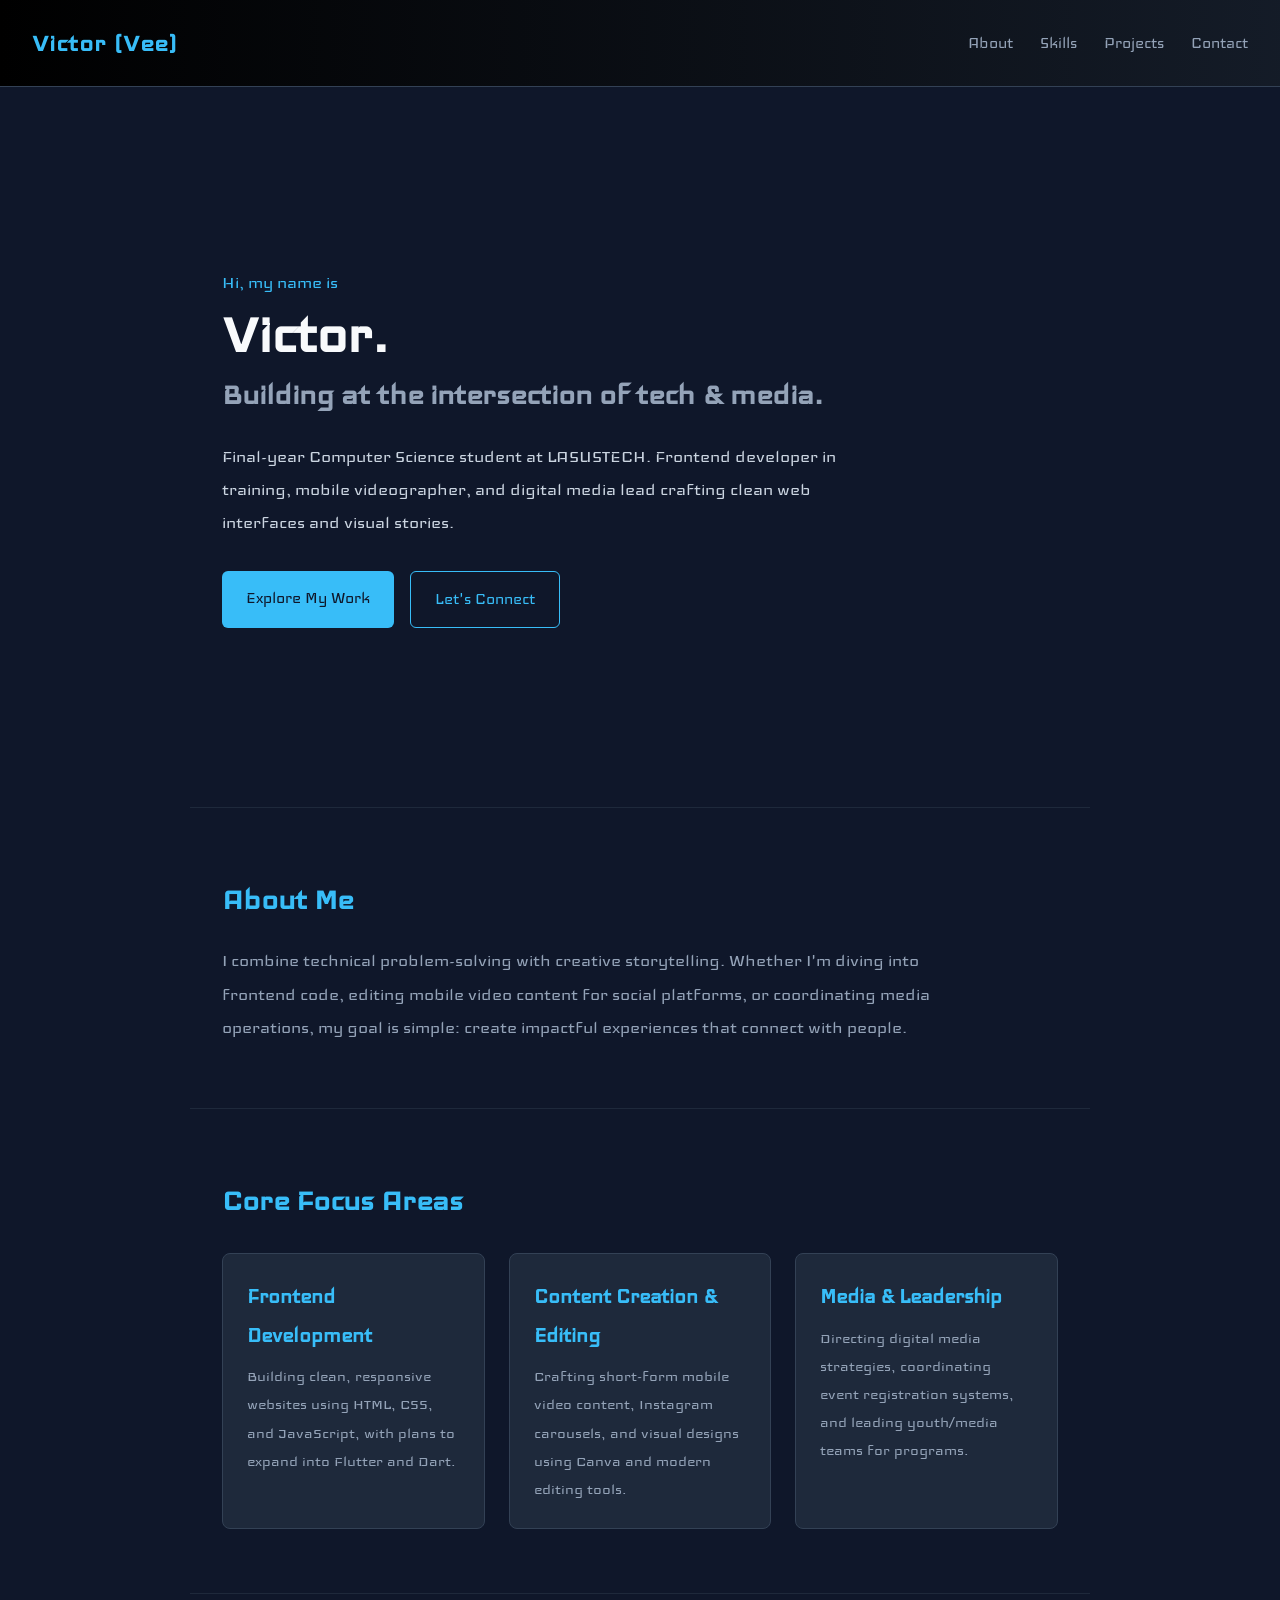
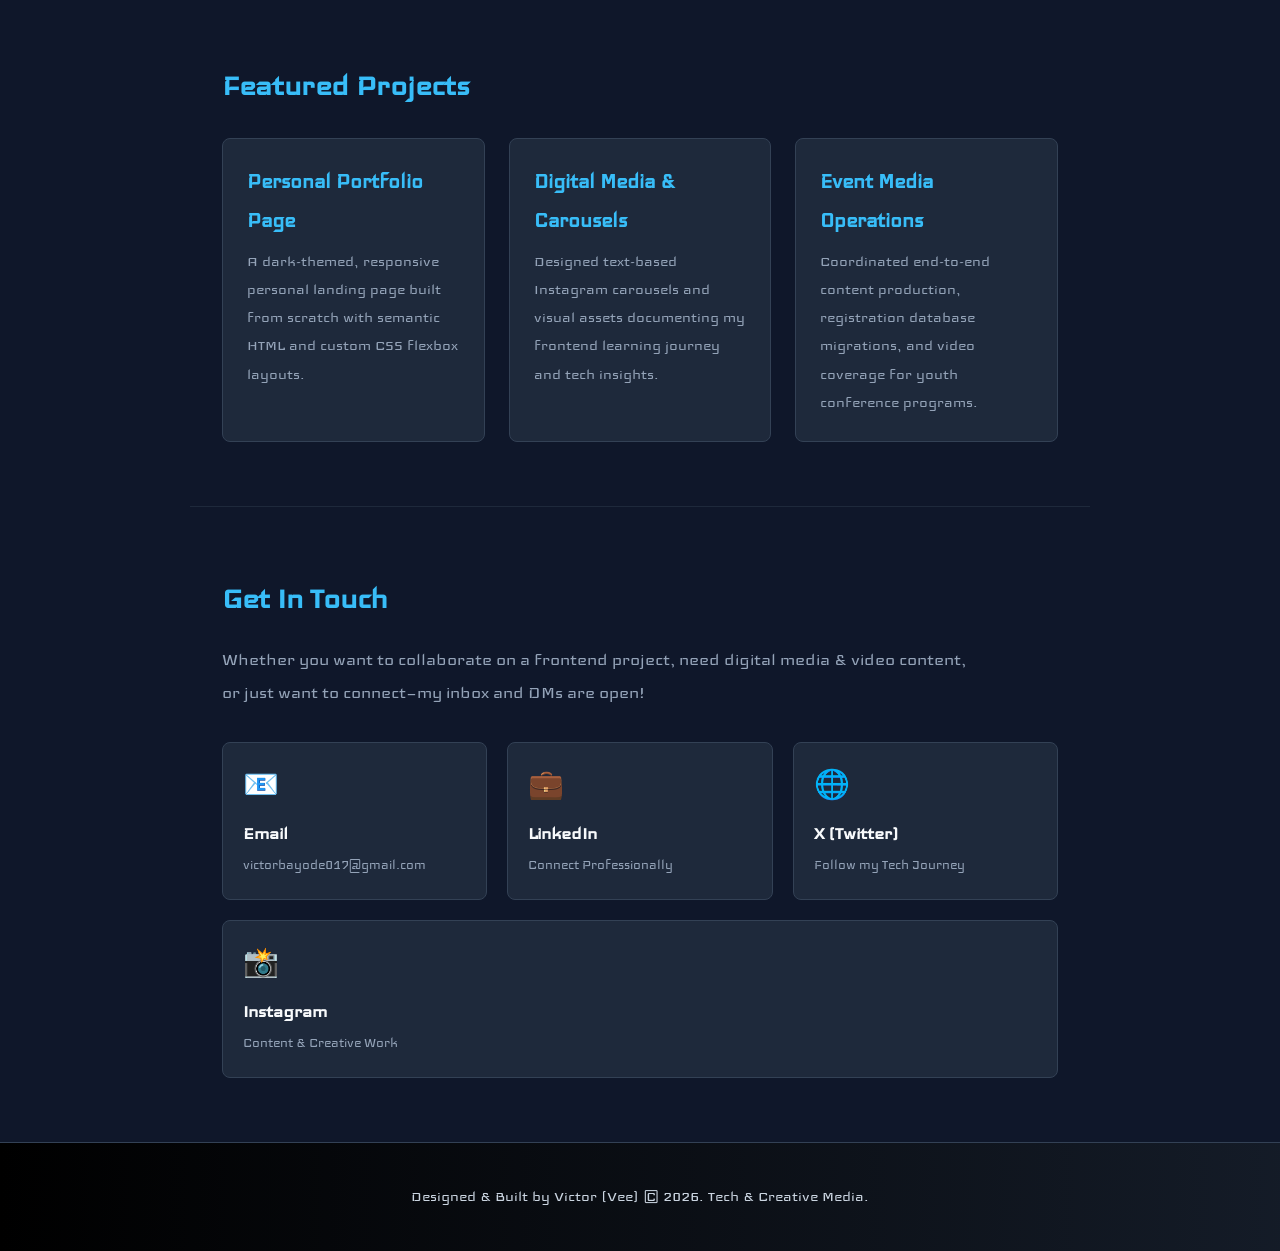
==== index.html @ dedbb31a "rename index2.html to index.html" ====
<!DOCTYPE html>
<html lang="en">
<head>
  <meta charset="UTF-8">
  <meta name="viewport" content="width=device-width, initial-scale=1.0">
  <title>Victor (Vee) | Frontend Dev & Content Creator</title>
  <link rel="stylesheet" href="style2.css">
</head>
<body>

  <!-- 1. HEADER / NAVBAR -->
  <header class="navbar">
    <div class="logo">Victor (Vee)</div>
    <nav>
      <a href="#about">About</a>
      <a href="#skills">Skills</a>
      <a href="#projects">Projects</a>
      <a href="#contact">Contact</a>
    </nav>
  </header>

  <main>

    <!-- 2. HERO SECTION -->
    <section class="hero">
      <span class="greeting">Hi, my name is</span>
      <h1 class="hero-title">Victor.</h1>
      <h2 class="hero-subtitle">Building at the intersection of tech & media.</h2>
      <p class="hero-description">
        Final-year Computer Science student at LASUSTECH. Frontend developer in training, mobile videographer, and digital media lead crafting clean web interfaces and visual stories.
      </p>
      <div class="hero-buttons">
        <a href="#projects" class="btn primary-btn">Explore My Work</a>
        <a href="#contact" class="btn secondary-btn">Let's Connect</a>
      </div>
    </section>

    <!-- 3. ABOUT SECTION -->
    <section id="about" class="section">
      <h2 class="section-title">About Me</h2>
      <p class="section-text">
        I combine technical problem-solving with creative storytelling. Whether I'm diving into frontend code, editing mobile video content for social platforms, or coordinating media operations, my goal is simple: create impactful experiences that connect with people.
      </p>
    </section>

    <!-- 4. WHAT I DO / SKILLS SECTION -->
    <section id="skills" class="section">
      <h2 class="section-title">Core Focus Areas</h2>
      <div class="skills-grid">
        <div class="skill-card">
          <h3>Frontend Development</h3>
          <p>Building clean, responsive websites using HTML, CSS, and JavaScript, with plans to expand into Flutter and Dart.</p>
        </div>
        <div class="skill-card">
          <h3>Content Creation & Editing</h3>
          <p>Crafting short-form mobile video content, Instagram carousels, and visual designs using Canva and modern editing tools.</p>
        </div>
        <div class="skill-card">
          <h3>Media & Leadership</h3>
          <p>Directing digital media strategies, coordinating event registration systems, and leading youth/media teams for programs.</p>
        </div>
      </div>
    </section>

    <!-- 5. FEATURED PROJECTS -->
    <section id="projects" class="section">
      <h2 class="section-title">Featured Projects</h2>
      <div class="projects-grid">
        
        <div class="project-card">
          <h3>Personal Portfolio Page</h3>
          <p>A dark-themed, responsive personal landing page built from scratch with semantic HTML and custom CSS flexbox layouts.</p>
        </div>

        <div class="project-card">
          <h3>Digital Media & Carousels</h3>
          <p>Designed text-based Instagram carousels and visual assets documenting my frontend learning journey and tech insights.</p>
        </div>

        <div class="project-card">
          <h3>Event Media Operations</h3>
          <p>Coordinated end-to-end content production, registration database migrations, and video coverage for youth conference programs.</p>
        </div>

      </div>
    </section>

  </main>
  
  <!-- 6. CONTACT SECTION -->
    <section id="contact" class="section">
      <h2 class="section-title">Get In Touch</h2>
      <p class="section-text">
        Whether you want to collaborate on a frontend project, need digital media & video content, or just want to connect—my inbox and DMs are open!
      </p>

      <div class="contact-grid">
        <!-- Email Card -->
        <a href="mailto:victorbayode017@gmail.com" class="contact-card">
          <div class="contact-icon">📧</div>
          <h3>Email</h3>
          <p>victorbayode017@gmail.com</p>
        </a>

        <!-- LinkedIn Card -->
        <a href="https://www.linkedin.com/in/victor-bayode-620a27369/" target="_blank" class="contact-card">
          <div class="contact-icon">💼</div>
          <h3>LinkedIn</h3>
          <p>Connect Professionally</p>
        </a>

        <!-- X (Twitter) Card -->
        <a href="https://x.com/_vickiiss" target="_blank" class="contact-card">
          <div class="contact-icon">🌐</div>
          <h3>X (Twitter)</h3>
          <p>Follow my Tech Journey</p>
        </a>

        <!-- Instagram Card -->
        <a href="https://instagram.com/victorbayode_" target="_blank" class="contact-card">
          <div class="contact-icon">📸</div>
          <h3>Instagram</h3>
          <p>Content & Creative Work</p>
        </a>
      </div>
    </section>

  </main>

  <!-- 7. FOOTER -->
  <footer class="footer">
    <p>Designed & Built by Victor (Vee) &copy; 2026. Tech & Creative Media.</p>
  </footer>
---- style2.css ----
/* 1. IMPORT GOOGLE FONT (Must be at the absolute top) */
@import url('https://fonts.googleapis.com/css2?family=Iceland&display=swap');

html {
  scroll-behavior: smooth;
}

/* 2. GLOBAL RESETS & BASE STYLES */
* {
  margin: 0;
  padding: 0;
  box-sizing: border-box;
}

body {
  font-family: 'Iceland', cursive, sans-serif;
  background-color: #0f172a; /* Dark slate background */
  color: #f8fafc;
  line-height: 1.6;
}

/* 3. NAVBAR */
.navbar {
  display: flex;
  justify-content: space-between;
  align-items: center;
  padding: 1.25rem 2rem;
  /* Blue and black gradient */
  background: linear-gradient(90deg, black, #1e293b, black);
  background-size: 300% 100%;
  animation: gradientLoop 8s ease infinite;
  border-bottom: 1px solid #334155;
  position: sticky;
  top: 0;
  z-index: 10;
}

.logo {
  font-size: 1.8rem;
  font-weight: 700;
  color: #38bdf8;
  letter-spacing: 1px;
}

.navbar nav a {
  color: #94a3b8;
  text-decoration: none;
  margin-left: 1.5rem;
  font-size: 1.2rem;
  transition: color 0.2s ease;
}

.navbar nav a:hover {
  color: #38bdf8;
}

/* 4. HERO SECTION */
.hero {
  min-height: 80vh;
  display: flex;
  flex-direction: column;
  justify-content: center;
  max-width: 900px;
  margin: 0 auto;
  padding: 2rem;
}

.greeting {
  color: #38bdf8;
  font-size: 1.3rem;
}

.hero-title {
  font-size: 4rem;
  font-weight: 800;
  margin-top: 0.25rem;
  line-height: 1;
}

.hero-subtitle {
  font-size: 2.2rem;
  color: #94a3b8;
  margin-bottom: 1rem;
}

.hero-description {
  max-width: 650px;
  color: #cbd5e1;
  font-size: 1.3rem;
}

.hero-buttons {
  display: flex;
  gap: 1rem;
  margin-top: 2rem;
}

.btn {
  padding: 0.75rem 1.5rem;
  border-radius: 6px;
  text-decoration: none;
  font-size: 1.2rem;
  transition: transform 0.2s ease, background-color 0.2s ease;
}

.primary-btn {
  background-color: #38bdf8;
  color: #0f172a;
}

.secondary-btn {
  border: 1px solid #38bdf8;
  color: #38bdf8;
}

.btn:hover {
  transform: translateY(-2px);
}

/* 5. COMMON SECTIONS */
.section {
  max-width: 900px;
  margin: 0 auto;
  padding: 4rem 2rem;
  border-top: 1px solid #1e293b;
}

.section-title {
  font-size: 2.2rem;
  color: #38bdf8;
  margin-bottom: 1rem;
}

.section-text {
  color: #94a3b8;
  font-size: 1.3rem;
  max-width: 750px;
}

/* 6. SKILLS & PROJECTS GRIDS */
.skills-grid, .projects-grid {
  display: flex;
  gap: 1.5rem;
  flex-wrap: wrap;
  margin-top: 1.5rem;
}

.skill-card, .project-card {
  background-color: #1e293b;
  border: 1px solid #334155;
  border-radius: 8px;
  padding: 1.5rem;
  flex: 1 1 260px;
}

.skill-card h3, .project-card h3 {
  color: #38bdf8;
  font-size: 1.5rem;
  margin-bottom: 0.5rem;
}

.skill-card p, .project-card p {
  color: #94a3b8;
  font-size: 1.1rem;
}

.skill-card:hover, .project-card:hover {
  transform: translateY(-4px);
  border-color: #38bdf8;
  transition: transform 0.2s ease, border-color 0.2s ease;
}

/* 7. CONTACT CARDS GRID */
.contact-grid {
  display: flex;
  gap: 1.25rem;
  flex-wrap: wrap;
  margin-top: 2rem;
}

.contact-card {
  background-color: #1e293b;
  border: 1px solid #334155;
  border-radius: 8px;
  padding: 1.25rem;
  flex: 1 1 200px;
  text-decoration: none;
  transition: transform 0.2s ease, border-color 0.2s ease;
  display: flex;
  flex-direction: column;
  align-items: flex-start;
}

.contact-card:hover {
  transform: translateY(-4px);
  border-color: #38bdf8;
}

.contact-icon {
  font-size: 1.8rem;
  margin-bottom: 0.5rem;
}

.contact-card h3 {
  color: #f8fafc;
  font-size: 1.3rem;
  margin-bottom: 0.2rem;
}

.contact-card p {
  color: #94a3b8;
  font-size: 1rem;
}

/* 8. FOOTER */
.footer {
  text-align: center;
  padding: 2.5rem;
  /* Two-color animated gradient */
  background: linear-gradient(90deg, black, #1e293b, black);
  background-size: 300% 100%;
  animation: gradientLoop 8s ease infinite;
  border-top: 1px solid #334155;
  color: #cbd5e1;
  font-size: 1.1rem;
}

/* ANIMATED GRADIENT KEYFRAMES */
@keyframes gradientLoop {
  0% {
    background-position: 0% 50%;
  }
  50% {
    background-position: 100% 50%;
  }
  100% {
    background-position: 0% 50%;
  }
}
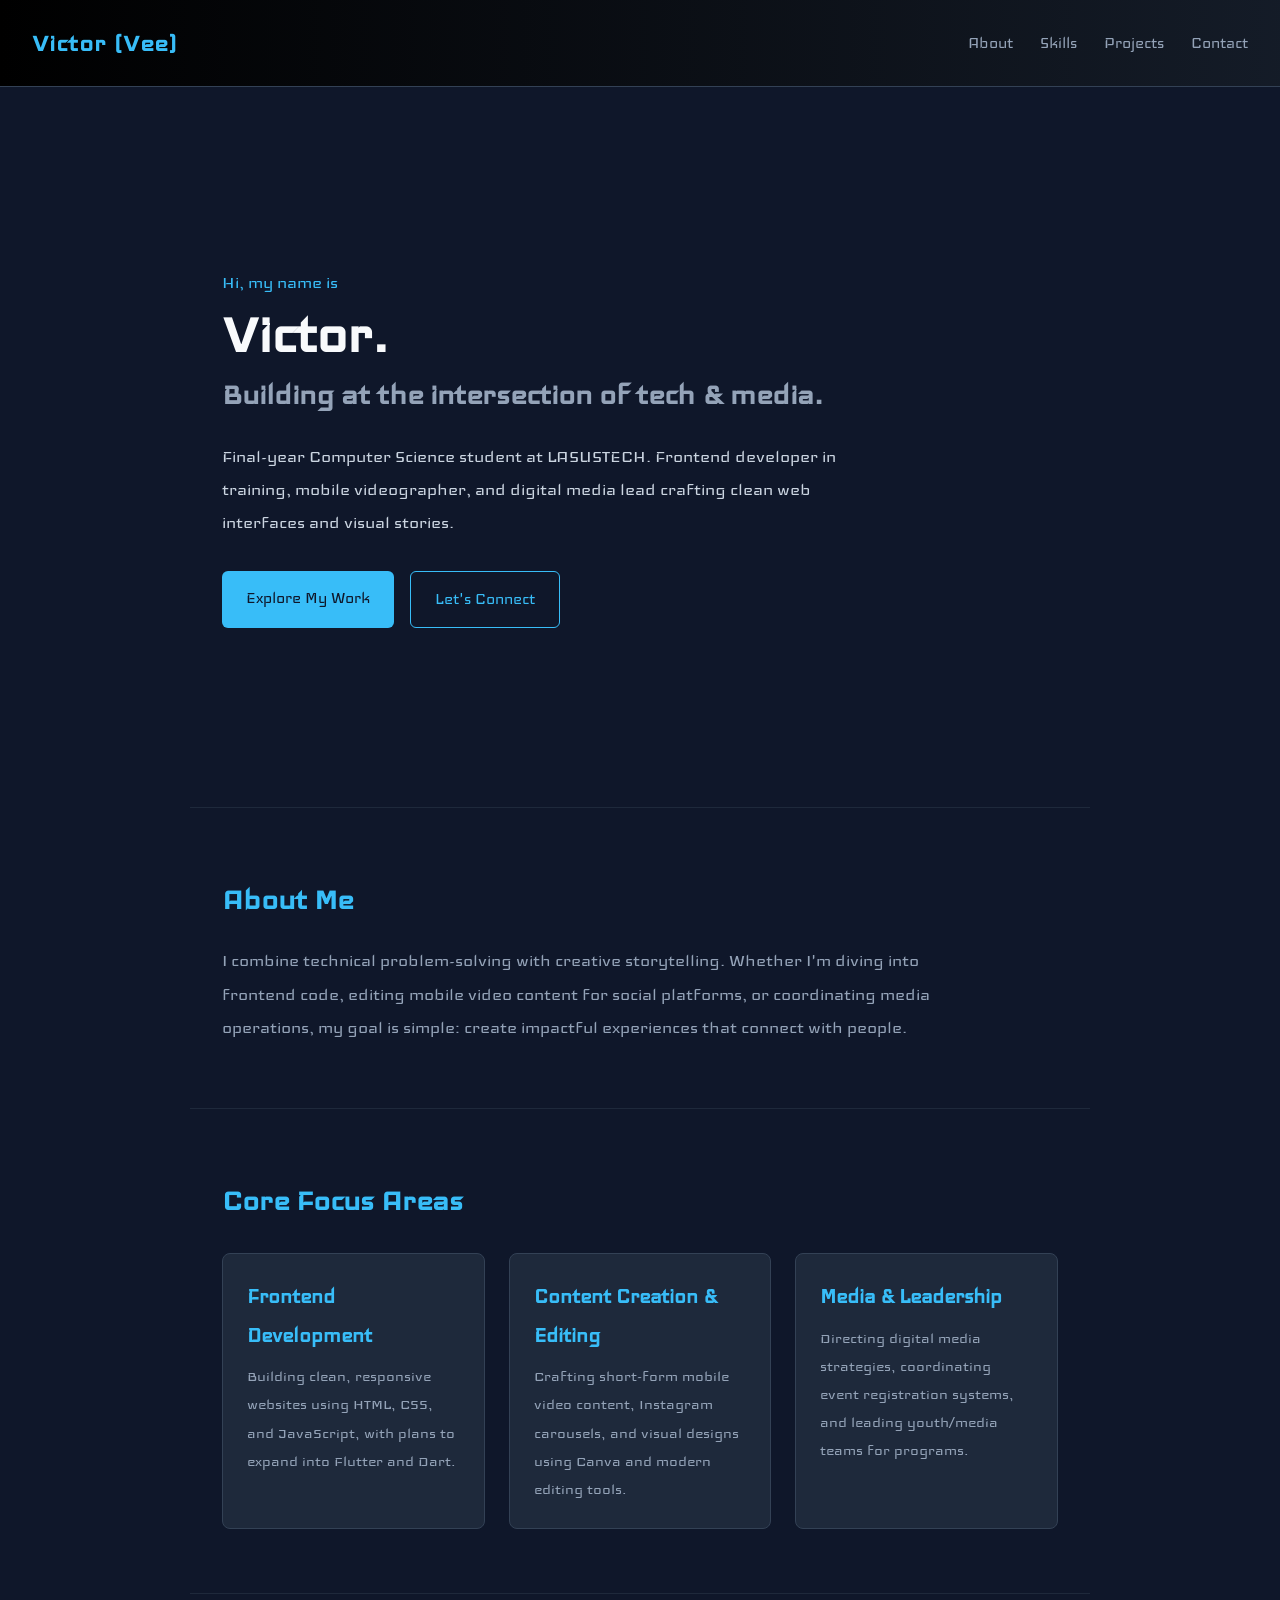
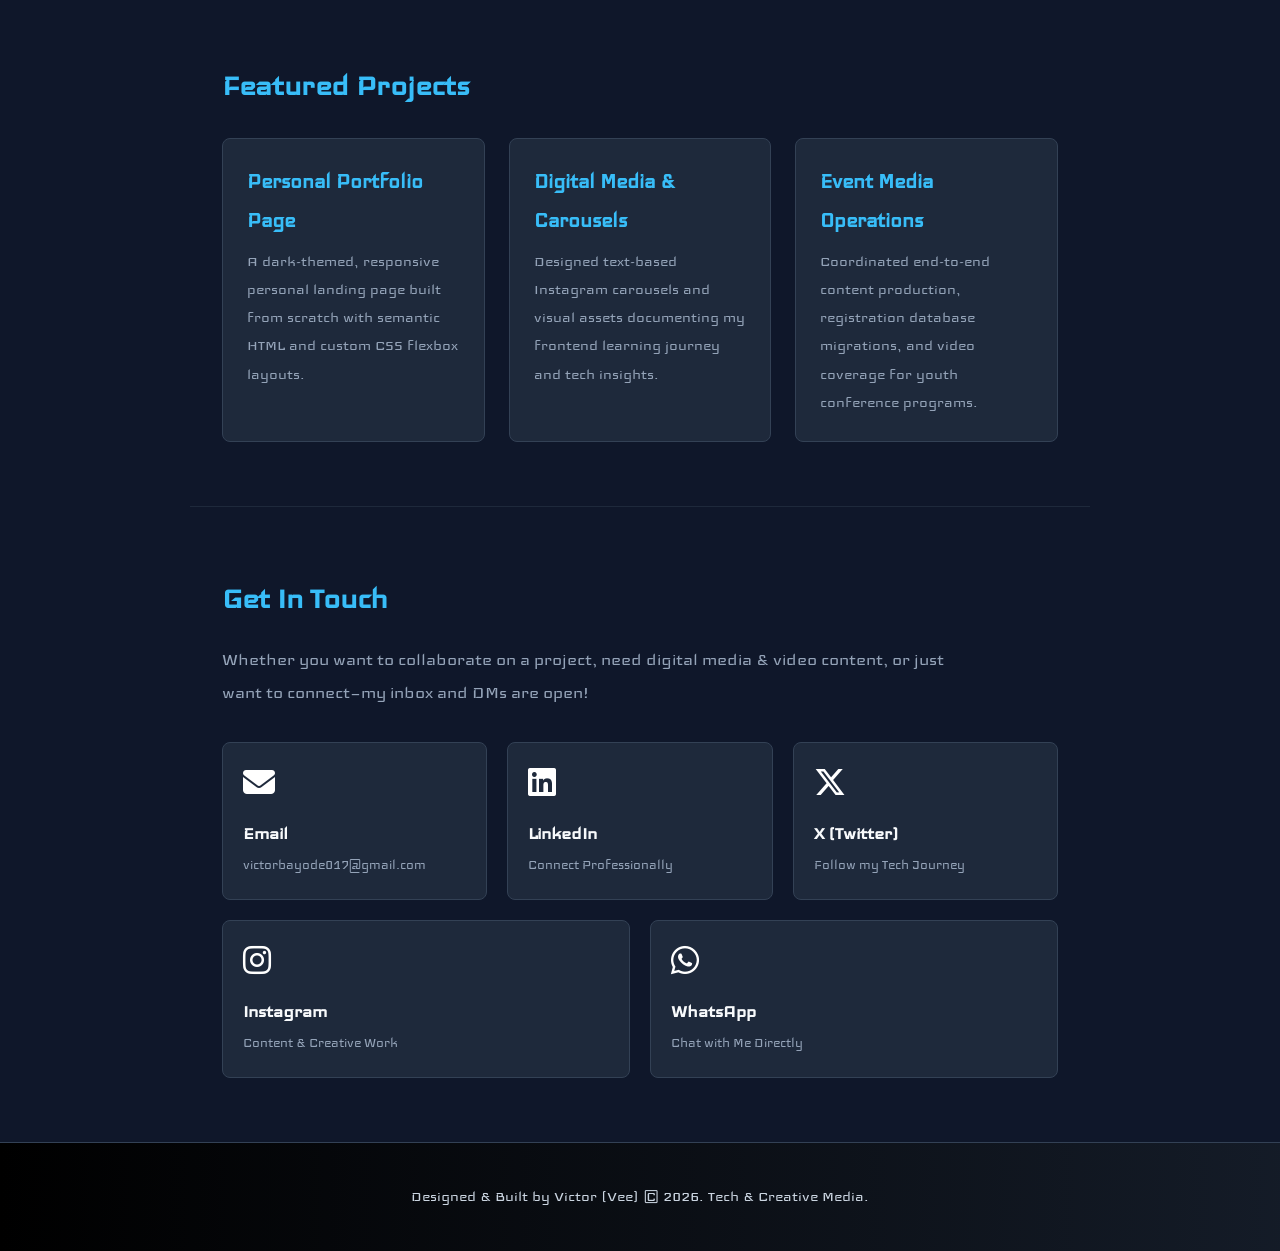
==== commit b38b2f07: "Add Font Awesome contact icons and brand hover styles" ====
--- a/index.html
+++ b/index.html
@@ -5,6 +5,7 @@
   <meta name="viewport" content="width=device-width, initial-scale=1.0">
   <title>Victor (Vee) | Frontend Dev & Content Creator</title>
   <link rel="stylesheet" href="style2.css">
+  <link rel="stylesheet" href="https://cdnjs.cloudflare.com/ajax/libs/font-awesome/6.5.1/css/all.min.css">
 </head>
 <body>
 
@@ -88,43 +89,49 @@
   </main>
   
   <!-- 6. CONTACT SECTION -->
-    <section id="contact" class="section">
-      <h2 class="section-title">Get In Touch</h2>
-      <p class="section-text">
-        Whether you want to collaborate on a frontend project, need digital media & video content, or just want to connect—my inbox and DMs are open!
-      </p>
+   <section id="contact" class="section">
+    <h2 class="section-title">Get In Touch</h2>
+    <p class="section-text">
+      Whether you want to collaborate on a project, need digital media & video content, or just want to connect—my inbox and DMs are open!
+    </p>
+    
+    <div class="contact-grid">
+    <!-- Email Card -->
+    <a href="mailto:victorbayode017@gmail.com" class="contact-card">
+      <div class="contact-icon"><i class="fa-solid fa-envelope"></i></div>
+      <h3>Email</h3>
+      <p>victorbayode017@gmail.com</p>
+    </a>
 
-      <div class="contact-grid">
-        <!-- Email Card -->
-        <a href="mailto:victorbayode017@gmail.com" class="contact-card">
-          <div class="contact-icon">📧</div>
-          <h3>Email</h3>
-          <p>victorbayode017@gmail.com</p>
-        </a>
+    <!-- LinkedIn Card -->
+    <a href="https://www.linkedin.com/in/victor-bayode-620a27369/" target="_blank" class="contact-card">
+      <div class="contact-icon"><i class="fa-brands fa-linkedin"></i></div>
+      <h3>LinkedIn</h3>
+      <p>Connect Professionally</p>
+    </a>
 
-        <!-- LinkedIn Card -->
-        <a href="https://www.linkedin.com/in/victor-bayode-620a27369/" target="_blank" class="contact-card">
-          <div class="contact-icon">💼</div>
-          <h3>LinkedIn</h3>
-          <p>Connect Professionally</p>
-        </a>
+    <!-- X (Twitter) Card -->
+    <a href="https://x.com/_vickiiss" target="_blank" class="contact-card">
+      <div class="contact-icon"><i class="fa-brands fa-x-twitter"></i></div>
+      <h3>X (Twitter)</h3>
+      <p>Follow my Tech Journey</p>
+    </a>
 
-        <!-- X (Twitter) Card -->
-        <a href="https://x.com/_vickiiss" target="_blank" class="contact-card">
-          <div class="contact-icon">🌐</div>
-          <h3>X (Twitter)</h3>
-          <p>Follow my Tech Journey</p>
-        </a>
+    <!-- Instagram Card -->
+    <a href="https://instagram.com/victorbayode_" target="_blank" class="contact-card">
+      <div class="contact-icon"><i class="fa-brands fa-instagram"></i></div>
+      <h3>Instagram</h3>
+      <p>Content & Creative Work</p>
+    </a>
 
-        <!-- Instagram Card -->
-        <a href="https://instagram.com/victorbayode_" target="_blank" class="contact-card">
-          <div class="contact-icon">📸</div>
-          <h3>Instagram</h3>
-          <p>Content & Creative Work</p>
-        </a>
-      </div>
-    </section>
-
+    <!-- WhatsApp Card -->
+    <a href="https://wa.me/2347086745108" target="_blank" class="contact-card">
+      <div class="contact-icon"><i class="fa-brands fa-whatsapp"></i></div>
+      <h3>WhatsApp</h3>
+      <p>Chat with Me Directly</p>
+    </a>
+  </div>
+</section>
   </main>
 
   <!-- 7. FOOTER -->
--- a/style2.css
+++ b/style2.css
@@ -236,4 +236,23 @@
   100% {
     background-position: 0% 50%;
   }
-}+}
+
+/* Styling the Font Awesome icons inside the contact cards */
+.contact-card .contact-icon i {
+  font-size: 2rem;            /* Makes the icons clear and readable */
+  color: #ffffff;              /* Sets default icon color */
+  transition: transform 0.3s ease, color 0.3s ease;
+}
+
+/* Optional: Subtle zoom effect when you hover over a card */
+.contact-card:hover .contact-icon i {
+  transform: scale(1.15);
+}
+
+/* Brand Colors on Hover */
+.contact-card:hover .fa-envelope { color: #ea4335; }   /* Gmail Red */
+.contact-card:hover .fa-linkedin { color: #0a66c2; }   /* LinkedIn Blue */
+.contact-card:hover .fa-x-twitter { color: #ffffff; }  /* X White/Light */
+.contact-card:hover .fa-instagram { color: #e4405f; }  /* Instagram Pink */
+.contact-card:hover .fa-whatsapp { color: #25d366; }   /* WhatsApp Green */
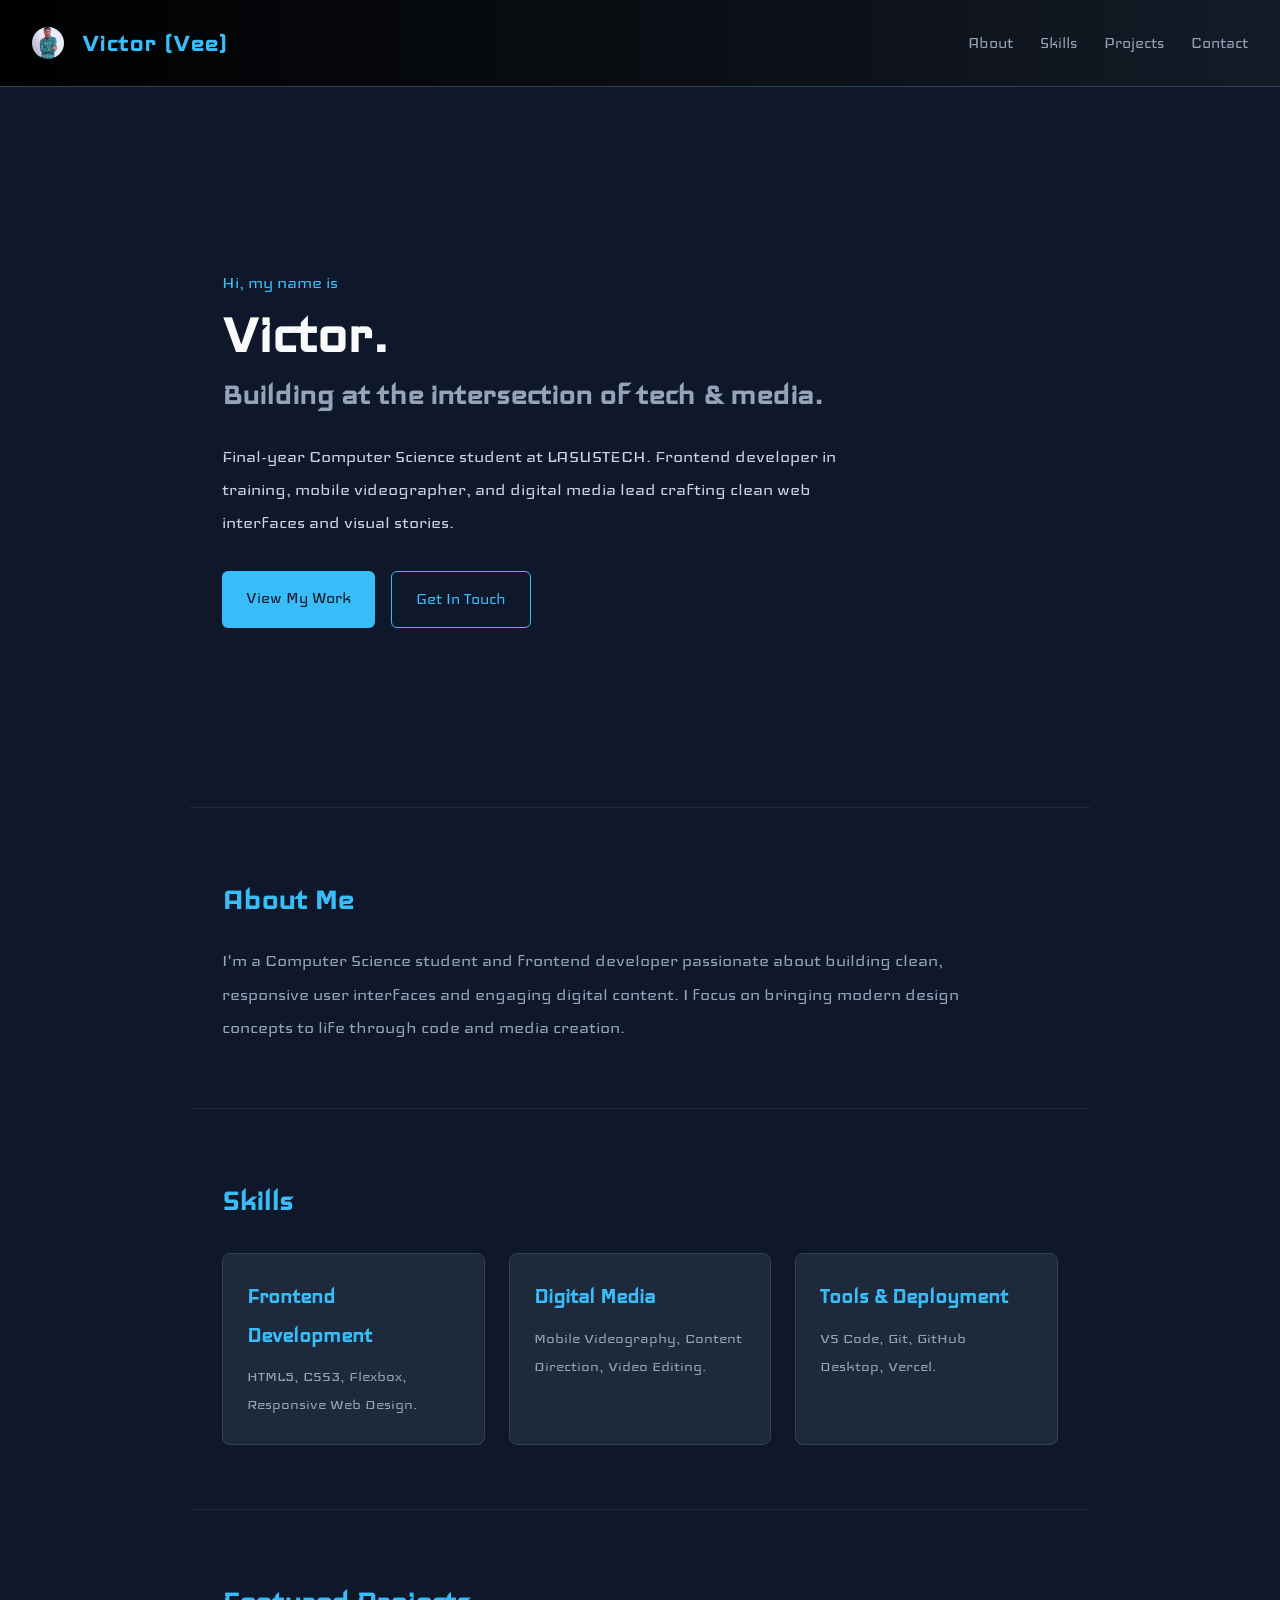
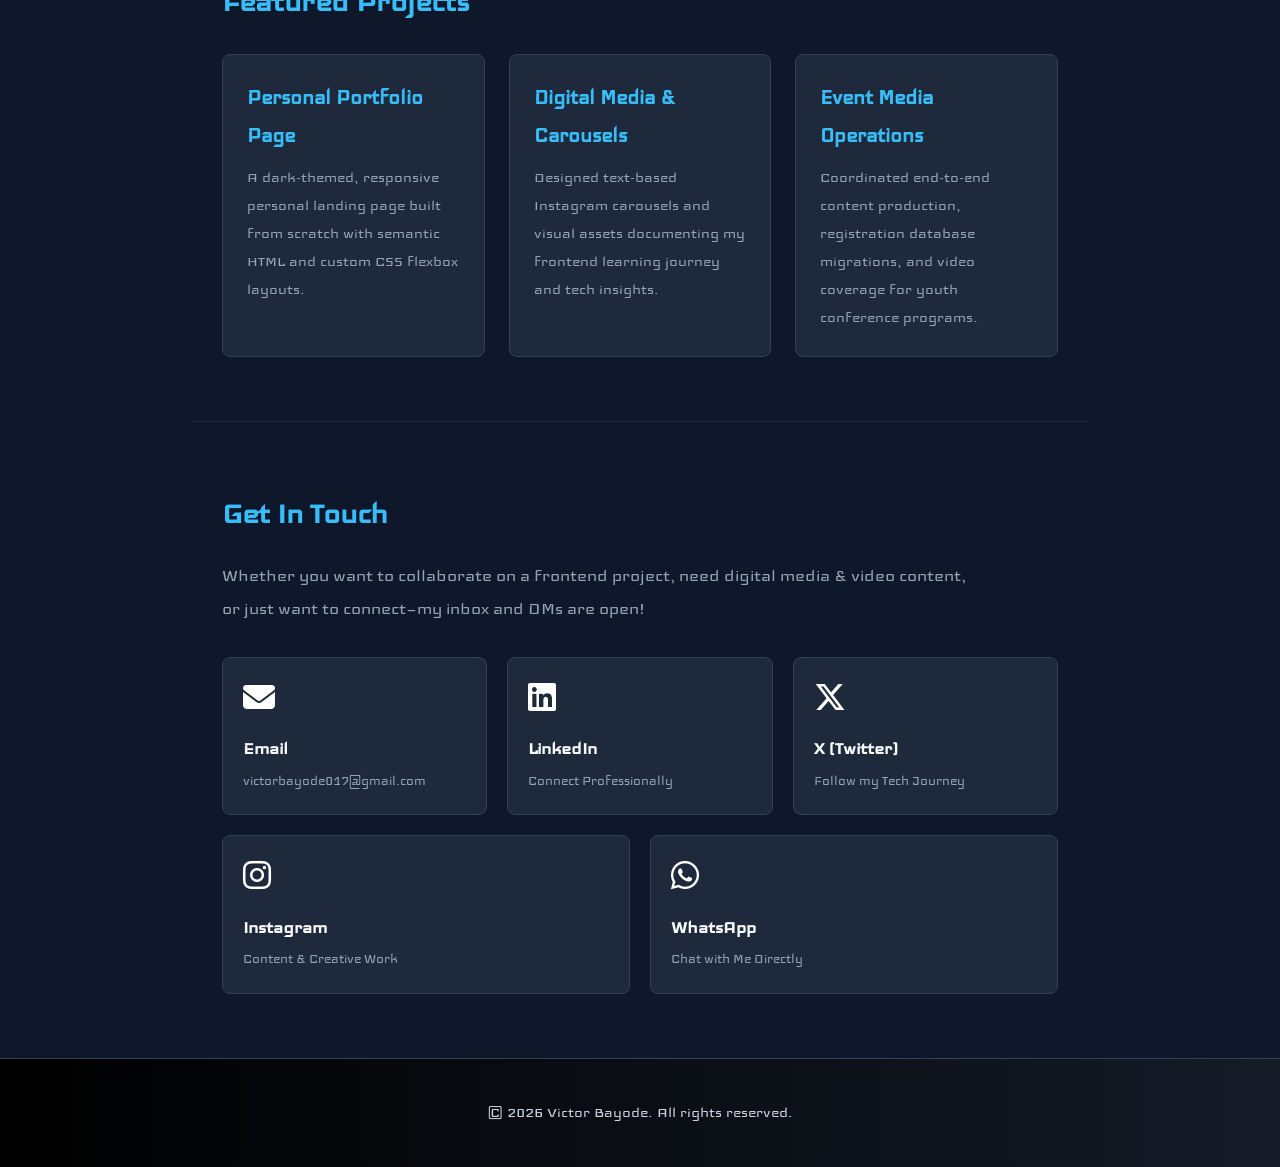
==== commit 375626b6: "Add navbar profile picture and Font Awesome contact icons" ====
--- a/index.html
+++ b/index.html
@@ -3,15 +3,22 @@
 <head>
   <meta charset="UTF-8">
   <meta name="viewport" content="width=device-width, initial-scale=1.0">
-  <title>Victor (Vee) | Frontend Dev & Content Creator</title>
+  <title>Victor (Vee) | Frontend Dev & Media Lead</title>
+  
+  <!-- Font Awesome CDN for Brand Icons -->
+  <link rel="stylesheet" href="https://cdnjs.cloudflare.com/ajax/libs/font-awesome/6.5.1/css/all.min.css">
+  
+  <!-- Main Stylesheet -->
   <link rel="stylesheet" href="style2.css">
-  <link rel="stylesheet" href="https://cdnjs.cloudflare.com/ajax/libs/font-awesome/6.5.1/css/all.min.css">
 </head>
 <body>
 
-  <!-- 1. HEADER / NAVBAR -->
+  <!-- NAVBAR -->
   <header class="navbar">
-    <div class="logo">Victor (Vee)</div>
+    <div class="logo">
+      <img src="profile.jpg" alt="Victor Bayode" style="width: 32px; height: 32px; border-radius: 50%; object-fit: cover; vertical-align: middle; margin-right: 8px;">
+      Victor (Vee)
+    </div>
     <nav>
       <a href="#about">About</a>
       <a href="#skills">Skills</a>
@@ -20,50 +27,48 @@
     </nav>
   </header>
 
-  <main>
+  <!-- HERO SECTION -->
+  <section class="hero">
+    <p class="greeting">Hi, my name is</p>
+    <h1 class="hero-title">Victor.</h1>
+    <h2 class="hero-subtitle">Building at the intersection of tech & media.</h2>
+    <p class="hero-description">
+      Final-year Computer Science student at LASUSTECH. Frontend developer in training, mobile videographer, and digital media lead crafting clean web interfaces and visual stories.
+    </p>
+    <div class="hero-buttons">
+      <a href="#projects" class="btn primary-btn">View My Work</a>
+      <a href="#contact" class="btn secondary-btn">Get In Touch</a>
+    </div>
+  </section>
 
-    <!-- 2. HERO SECTION -->
-    <section class="hero">
-      <span class="greeting">Hi, my name is</span>
-      <h1 class="hero-title">Victor.</h1>
-      <h2 class="hero-subtitle">Building at the intersection of tech & media.</h2>
-      <p class="hero-description">
-        Final-year Computer Science student at LASUSTECH. Frontend developer in training, mobile videographer, and digital media lead crafting clean web interfaces and visual stories.
-      </p>
-      <div class="hero-buttons">
-        <a href="#projects" class="btn primary-btn">Explore My Work</a>
-        <a href="#contact" class="btn secondary-btn">Let's Connect</a>
+  <!-- ABOUT SECTION -->
+  <section id="about" class="section">
+    <h2 class="section-title">About Me</h2>
+    <p class="section-text">
+      I'm a Computer Science student and frontend developer passionate about building clean, responsive user interfaces and engaging digital content. I focus on bringing modern design concepts to life through code and media creation.
+    </p>
+  </section>
+
+  <!-- SKILLS SECTION -->
+  <section id="skills" class="section">
+    <h2 class="section-title">Skills</h2>
+    <div class="skills-grid">
+      <div class="skill-card">
+        <h3>Frontend Development</h3>
+        <p>HTML5, CSS3, Flexbox, Responsive Web Design.</p>
       </div>
-    </section>
+      <div class="skill-card">
+        <h3>Digital Media</h3>
+        <p>Mobile Videography, Content Direction, Video Editing.</p>
+      </div>
+      <div class="skill-card">
+        <h3>Tools & Deployment</h3>
+        <p>VS Code, Git, GitHub Desktop, Vercel.</p>
+      </div>
+    </div>
+  </section>
 
-    <!-- 3. ABOUT SECTION -->
-    <section id="about" class="section">
-      <h2 class="section-title">About Me</h2>
-      <p class="section-text">
-        I combine technical problem-solving with creative storytelling. Whether I'm diving into frontend code, editing mobile video content for social platforms, or coordinating media operations, my goal is simple: create impactful experiences that connect with people.
-      </p>
-    </section>
-
-    <!-- 4. WHAT I DO / SKILLS SECTION -->
-    <section id="skills" class="section">
-      <h2 class="section-title">Core Focus Areas</h2>
-      <div class="skills-grid">
-        <div class="skill-card">
-          <h3>Frontend Development</h3>
-          <p>Building clean, responsive websites using HTML, CSS, and JavaScript, with plans to expand into Flutter and Dart.</p>
-        </div>
-        <div class="skill-card">
-          <h3>Content Creation & Editing</h3>
-          <p>Crafting short-form mobile video content, Instagram carousels, and visual designs using Canva and modern editing tools.</p>
-        </div>
-        <div class="skill-card">
-          <h3>Media & Leadership</h3>
-          <p>Directing digital media strategies, coordinating event registration systems, and leading youth/media teams for programs.</p>
-        </div>
-      </div>
-    </section>
-
-    <!-- 5. FEATURED PROJECTS -->
+  <!-- 5. FEATURED PROJECTS -->
     <section id="projects" class="section">
       <h2 class="section-title">Featured Projects</h2>
       <div class="projects-grid">
@@ -86,55 +91,55 @@
       </div>
     </section>
 
-  </main>
-  
-  <!-- 6. CONTACT SECTION -->
-   <section id="contact" class="section">
+  <!-- CONTACT SECTION -->
+  <section id="contact" class="section">
     <h2 class="section-title">Get In Touch</h2>
     <p class="section-text">
-      Whether you want to collaborate on a project, need digital media & video content, or just want to connect—my inbox and DMs are open!
+      Whether you want to collaborate on a frontend project, need digital media & video content, or just want to connect—my inbox and DMs are open!
     </p>
-    
+
     <div class="contact-grid">
-    <!-- Email Card -->
-    <a href="mailto:victorbayode017@gmail.com" class="contact-card">
-      <div class="contact-icon"><i class="fa-solid fa-envelope"></i></div>
-      <h3>Email</h3>
-      <p>victorbayode017@gmail.com</p>
-    </a>
+      <!-- Email Card -->
+      <a href="mailto:victorbayode017@gmail.com" class="contact-card">
+        <div class="contact-icon"><i class="fa-solid fa-envelope"></i></div>
+        <h3>Email</h3>
+        <p>victorbayode017@gmail.com</p>
+      </a>
 
-    <!-- LinkedIn Card -->
-    <a href="https://www.linkedin.com/in/victor-bayode-620a27369/" target="_blank" class="contact-card">
-      <div class="contact-icon"><i class="fa-brands fa-linkedin"></i></div>
-      <h3>LinkedIn</h3>
-      <p>Connect Professionally</p>
-    </a>
+      <!-- LinkedIn Card -->
+      <a href="https://www.linkedin.com/in/victor-bayode-620a27369/" target="_blank" rel="noopener noreferrer" class="contact-card">
+        <div class="contact-icon"><i class="fa-brands fa-linkedin"></i></div>
+        <h3>LinkedIn</h3>
+        <p>Connect Professionally</p>
+      </a>
 
-    <!-- X (Twitter) Card -->
-    <a href="https://x.com/_vickiiss" target="_blank" class="contact-card">
-      <div class="contact-icon"><i class="fa-brands fa-x-twitter"></i></div>
-      <h3>X (Twitter)</h3>
-      <p>Follow my Tech Journey</p>
-    </a>
+      <!-- X (Twitter) Card -->
+      <a href="https://x.com/_vickiiss" target="_blank" rel="noopener noreferrer" class="contact-card">
+        <div class="contact-icon"><i class="fa-brands fa-x-twitter"></i></div>
+        <h3>X (Twitter)</h3>
+        <p>Follow my Tech Journey</p>
+      </a>
 
-    <!-- Instagram Card -->
-    <a href="https://instagram.com/victorbayode_" target="_blank" class="contact-card">
-      <div class="contact-icon"><i class="fa-brands fa-instagram"></i></div>
-      <h3>Instagram</h3>
-      <p>Content & Creative Work</p>
-    </a>
+      <!-- Instagram Card -->
+      <a href="https://instagram.com/victorbayode_" target="_blank" rel="noopener noreferrer" class="contact-card">
+        <div class="contact-icon"><i class="fa-brands fa-instagram"></i></div>
+        <h3>Instagram</h3>
+        <p>Content & Creative Work</p>
+      </a>
 
-    <!-- WhatsApp Card -->
-    <a href="https://wa.me/2347086745108" target="_blank" class="contact-card">
-      <div class="contact-icon"><i class="fa-brands fa-whatsapp"></i></div>
-      <h3>WhatsApp</h3>
-      <p>Chat with Me Directly</p>
-    </a>
-  </div>
-</section>
-  </main>
+      <!-- WhatsApp Card -->
+      <a href="https://wa.me/2347086745108" target="_blank" rel="noopener noreferrer" class="contact-card">
+        <div class="contact-icon"><i class="fa-brands fa-whatsapp"></i></div>
+        <h3>WhatsApp</h3>
+        <p>Chat with Me Directly</p>
+      </a>
+    </div>
+  </section>
 
-  <!-- 7. FOOTER -->
+  <!-- FOOTER -->
   <footer class="footer">
-    <p>Designed & Built by Victor (Vee) &copy; 2026. Tech & Creative Media.</p>
-  </footer>+    <p>&copy; 2026 Victor Bayode. All rights reserved.</p>
+  </footer>
+
+</body>
+</html>
--- a/style2.css
+++ b/style2.css
@@ -40,6 +40,24 @@
   font-weight: 700;
   color: #38bdf8;
   letter-spacing: 1px;
+  display: flex;
+  align-items: center;
+  gap: 10px;
+}
+
+/* Header Avatar Image */
+.nav-avatar {
+  width: 38px;
+  height: 38px;
+  border-radius: 50%;
+  object-fit: cover;
+  border: 2px solid #38bdf8;
+  box-shadow: 0 0 8px rgba(56, 189, 248, 0.4);
+  transition: transform 0.2s ease;
+}
+
+.nav-avatar:hover {
+  transform: scale(1.1);
 }
 
 .navbar nav a {
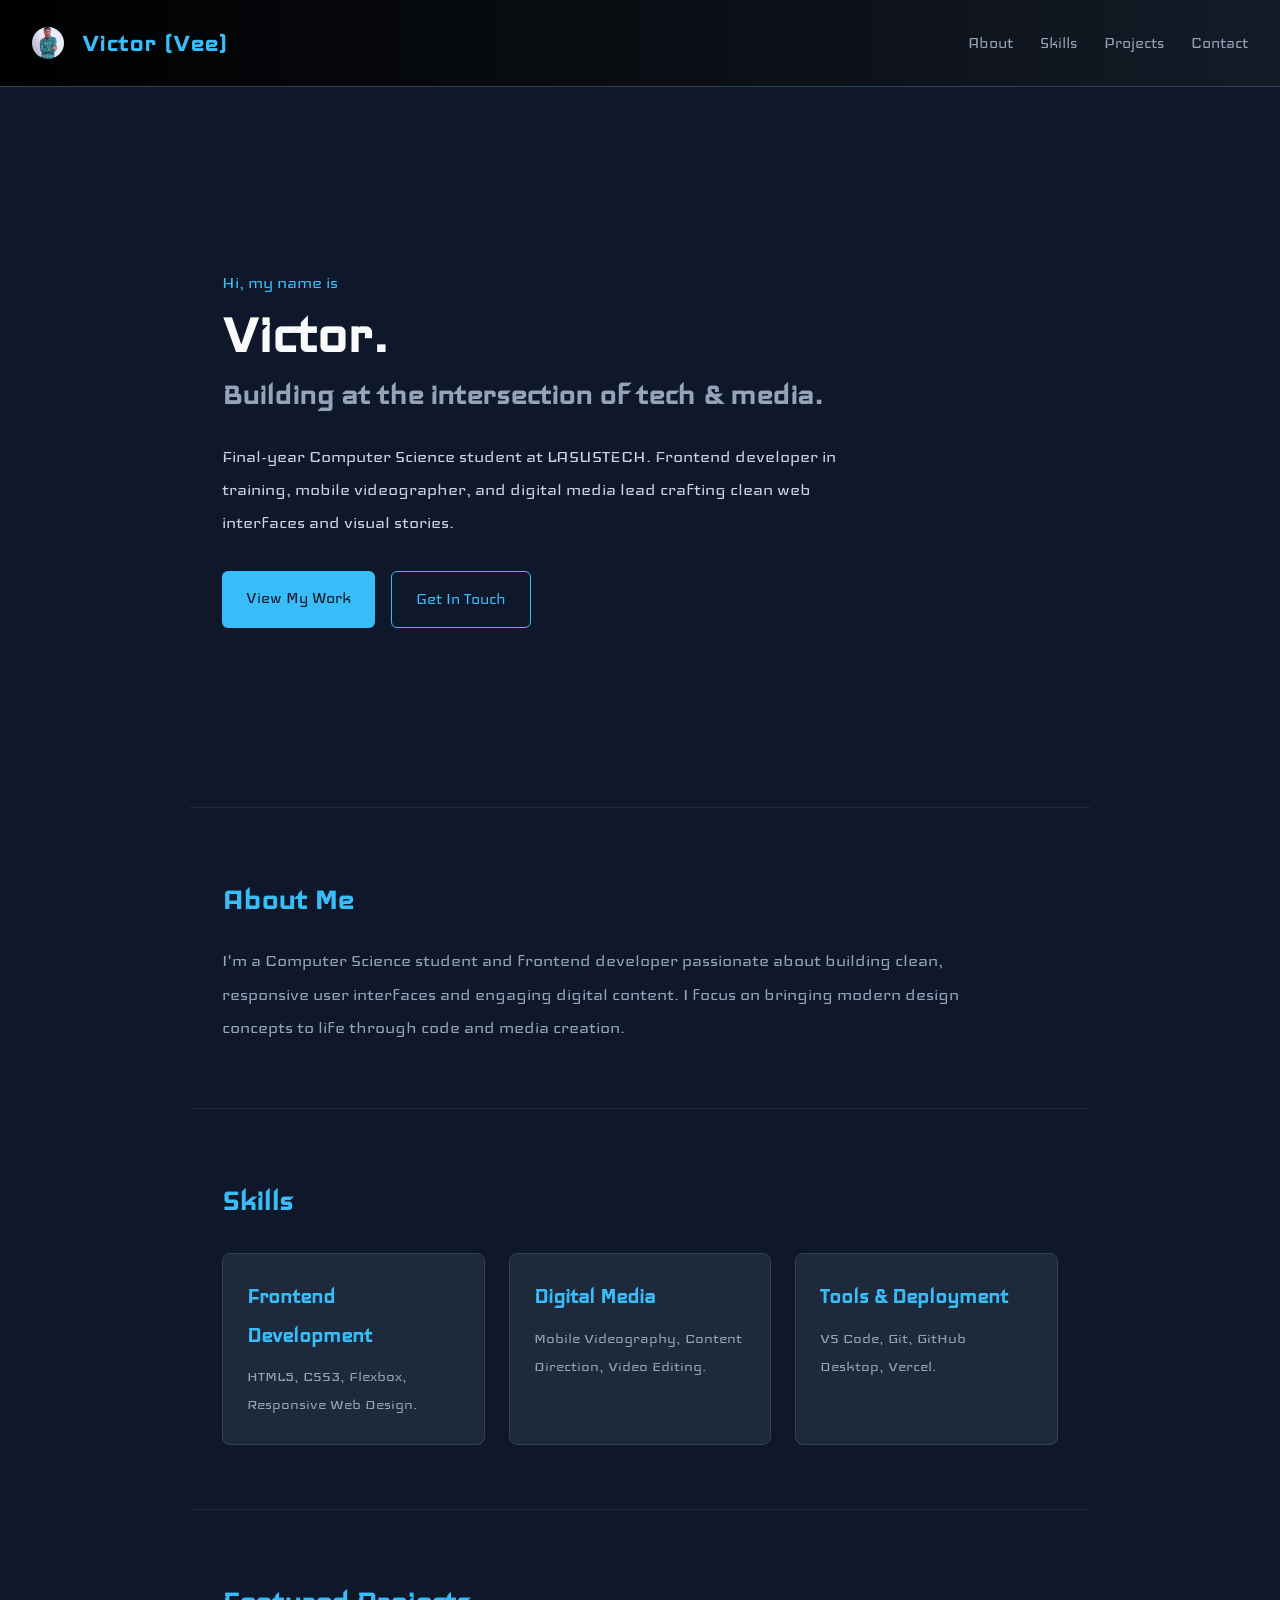
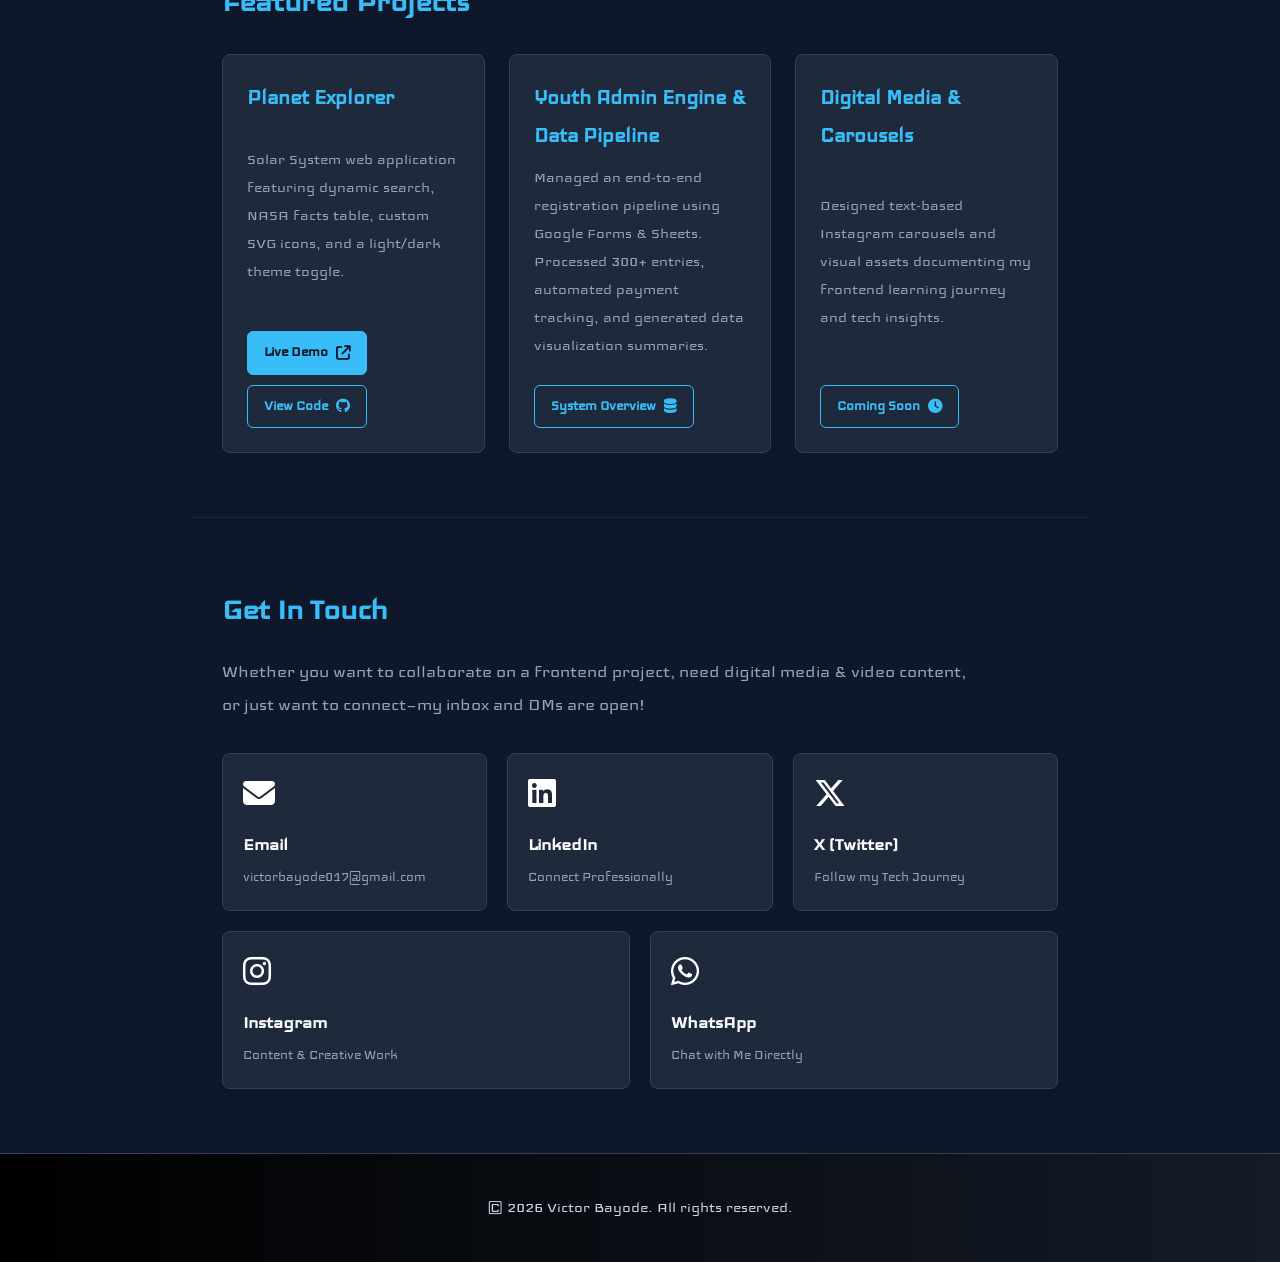
==== commit 07055e23: "Update featured project cards with working buttons and admin engine" ====
--- a/index.html
+++ b/index.html
@@ -1,22 +1,25 @@
 <!DOCTYPE html>
 <html lang="en">
+
 <head>
   <meta charset="UTF-8">
   <meta name="viewport" content="width=device-width, initial-scale=1.0">
   <title>Victor (Vee) | Frontend Dev & Media Lead</title>
-  
+
   <!-- Font Awesome CDN for Brand Icons -->
   <link rel="stylesheet" href="https://cdnjs.cloudflare.com/ajax/libs/font-awesome/6.5.1/css/all.min.css">
-  
+
   <!-- Main Stylesheet -->
   <link rel="stylesheet" href="style2.css">
 </head>
+
 <body>
 
   <!-- NAVBAR -->
   <header class="navbar">
     <div class="logo">
-      <img src="profile.jpg" alt="Victor Bayode" style="width: 32px; height: 32px; border-radius: 50%; object-fit: cover; vertical-align: middle; margin-right: 8px;">
+      <img src="profile.jpg" alt="Victor Bayode"
+        style="width: 32px; height: 32px; border-radius: 50%; object-fit: cover; vertical-align: middle; margin-right: 8px;">
       Victor (Vee)
     </div>
     <nav>
@@ -33,7 +36,8 @@
     <h1 class="hero-title">Victor.</h1>
     <h2 class="hero-subtitle">Building at the intersection of tech & media.</h2>
     <p class="hero-description">
-      Final-year Computer Science student at LASUSTECH. Frontend developer in training, mobile videographer, and digital media lead crafting clean web interfaces and visual stories.
+      Final-year Computer Science student at LASUSTECH. Frontend developer in training, mobile videographer, and digital
+      media lead crafting clean web interfaces and visual stories.
     </p>
     <div class="hero-buttons">
       <a href="#projects" class="btn primary-btn">View My Work</a>
@@ -45,7 +49,8 @@
   <section id="about" class="section">
     <h2 class="section-title">About Me</h2>
     <p class="section-text">
-      I'm a Computer Science student and frontend developer passionate about building clean, responsive user interfaces and engaging digital content. I focus on bringing modern design concepts to life through code and media creation.
+      I'm a Computer Science student and frontend developer passionate about building clean, responsive user interfaces
+      and engaging digital content. I focus on bringing modern design concepts to life through code and media creation.
     </p>
   </section>
 
@@ -68,34 +73,57 @@
     </div>
   </section>
 
-  <!-- 5. FEATURED PROJECTS -->
-    <section id="projects" class="section">
-      <h2 class="section-title">Featured Projects</h2>
-      <div class="projects-grid">
-        
-        <div class="project-card">
-          <h3>Personal Portfolio Page</h3>
-          <p>A dark-themed, responsive personal landing page built from scratch with semantic HTML and custom CSS flexbox layouts.</p>
+ <!-- 5. FEATURED PROJECTS -->
+  <section id="projects" class="section">
+    <h2 class="section-title">Featured Projects</h2>
+    <div class="projects-grid">
+      
+      <!-- Planet Explorer Capstone Project -->
+      <div class="project-card">
+        <h3>Planet Explorer</h3>
+        <p>Solar System web application featuring dynamic search, NASA facts table, custom SVG icons, and a light/dark theme toggle.</p>
+        <div class="project-links">
+          <a href="https://capstone-project-personal.vercel.app" target="_blank" rel="noopener noreferrer" class="btn-demo">
+            Live Demo <i class="fa-solid fa-arrow-up-right-from-square"></i>
+          </a>
+          <a href="https://github.com/tolu021/capstone-project-personal" target="_blank" rel="noopener noreferrer" class="btn-code">
+            View Code <i class="fa-brands fa-github"></i>
+          </a>
         </div>
+      </div>
 
-        <div class="project-card">
-          <h3>Digital Media & Carousels</h3>
-          <p>Designed text-based Instagram carousels and visual assets documenting my frontend learning journey and tech insights.</p>
+      <!-- Youth Convention Admin Engine -->
+      <div class="project-card">
+        <h3>Youth Admin Engine & Data Pipeline</h3>
+        <p>Managed an end-to-end registration pipeline using Google Forms & Sheets. Processed 300+ entries, automated payment tracking, and generated data visualization summaries.</p>
+        <div class="project-links">
+          <a href="#contact" class="btn-code">
+            System Overview <i class="fa-solid fa-database"></i>
+          </a>
         </div>
+      </div>
 
-        <div class="project-card">
-          <h3>Event Media Operations</h3>
-          <p>Coordinated end-to-end content production, registration database migrations, and video coverage for youth conference programs.</p>
+      <!-- Digital Media & Carousels -->
+      <div class="project-card">
+        <h3>Digital Media & Carousels</h3>
+        <p>Designed text-based Instagram carousels and visual assets documenting my frontend learning journey and tech insights.</p>
+        <div class="project-links">
+          <a href="#contact" class="btn-code">
+            Coming Soon <i class="fa-solid fa-clock"></i>
+          </a>
         </div>
+      </div>
 
-      </div>
-    </section>
+    </div>
+  </section>
+
 
   <!-- CONTACT SECTION -->
   <section id="contact" class="section">
     <h2 class="section-title">Get In Touch</h2>
     <p class="section-text">
-      Whether you want to collaborate on a frontend project, need digital media & video content, or just want to connect—my inbox and DMs are open!
+      Whether you want to collaborate on a frontend project, need digital media & video content, or just want to
+      connect—my inbox and DMs are open!
     </p>
 
     <div class="contact-grid">
@@ -107,7 +135,8 @@
       </a>
 
       <!-- LinkedIn Card -->
-      <a href="https://www.linkedin.com/in/victor-bayode-620a27369/" target="_blank" rel="noopener noreferrer" class="contact-card">
+      <a href="https://www.linkedin.com/in/victor-bayode-620a27369/" target="_blank" rel="noopener noreferrer"
+        class="contact-card">
         <div class="contact-icon"><i class="fa-brands fa-linkedin"></i></div>
         <h3>LinkedIn</h3>
         <p>Connect Professionally</p>
@@ -142,4 +171,5 @@
   </footer>
 
 </body>
+
 </html>
--- a/style2.css
+++ b/style2.css
@@ -273,4 +273,63 @@
 .contact-card:hover .fa-linkedin { color: #0a66c2; }   /* LinkedIn Blue */
 .contact-card:hover .fa-x-twitter { color: #ffffff; }  /* X White/Light */
 .contact-card:hover .fa-instagram { color: #e4405f; }  /* Instagram Pink */
-.contact-card:hover .fa-whatsapp { color: #25d366; }   /* WhatsApp Green */+.contact-card:hover .fa-whatsapp { color: #25d366; }   /* WhatsApp Green */
+
+/* PROJECT CARD CONTAINER FIX */
+.project-card {
+  display: flex;
+  flex-direction: column;
+  justify-content: space-between;
+}
+
+.project-links {
+  display: flex;
+  align-items: center;
+  gap: 10px;
+  margin-top: 1.5rem;
+  flex-wrap: wrap;
+}
+
+/* BUTTON BASE STYLES */
+.btn-demo, .btn-code {
+  display: inline-flex;
+  align-items: center;
+  gap: 8px;
+  padding: 8px 16px;
+  border-radius: 6px;
+  font-size: 1rem;
+  font-weight: 600;
+  text-decoration: none;
+  transition: all 0.2s ease-in-out;
+}
+
+/* LIVE DEMO BUTTON (CYAN SOLID) */
+.btn-demo {
+  background-color: #38bdf8;
+  color: #0f172a !important;
+  border: 1px solid #38bdf8;
+}
+
+.btn-demo:hover {
+  background-color: #0284c7;
+  border-color: #0284c7;
+  transform: translateY(-2px);
+  box-shadow: 0 4px 12px rgba(56, 189, 248, 0.3);
+}
+
+/* VIEW CODE BUTTON (OUTLINE STYLE) */
+.btn-code {
+  background-color: transparent;
+  color: #38bdf8 !important;
+  border: 1px solid #38bdf8;
+}
+
+.btn-code:hover {
+  background-color: rgba(56, 189, 248, 0.1);
+  transform: translateY(-2px);
+  box-shadow: 0 4px 12px rgba(56, 189, 248, 0.2);
+}
+
+.btn-demo i, .btn-code i {
+  font-size: 0.9rem;
+}
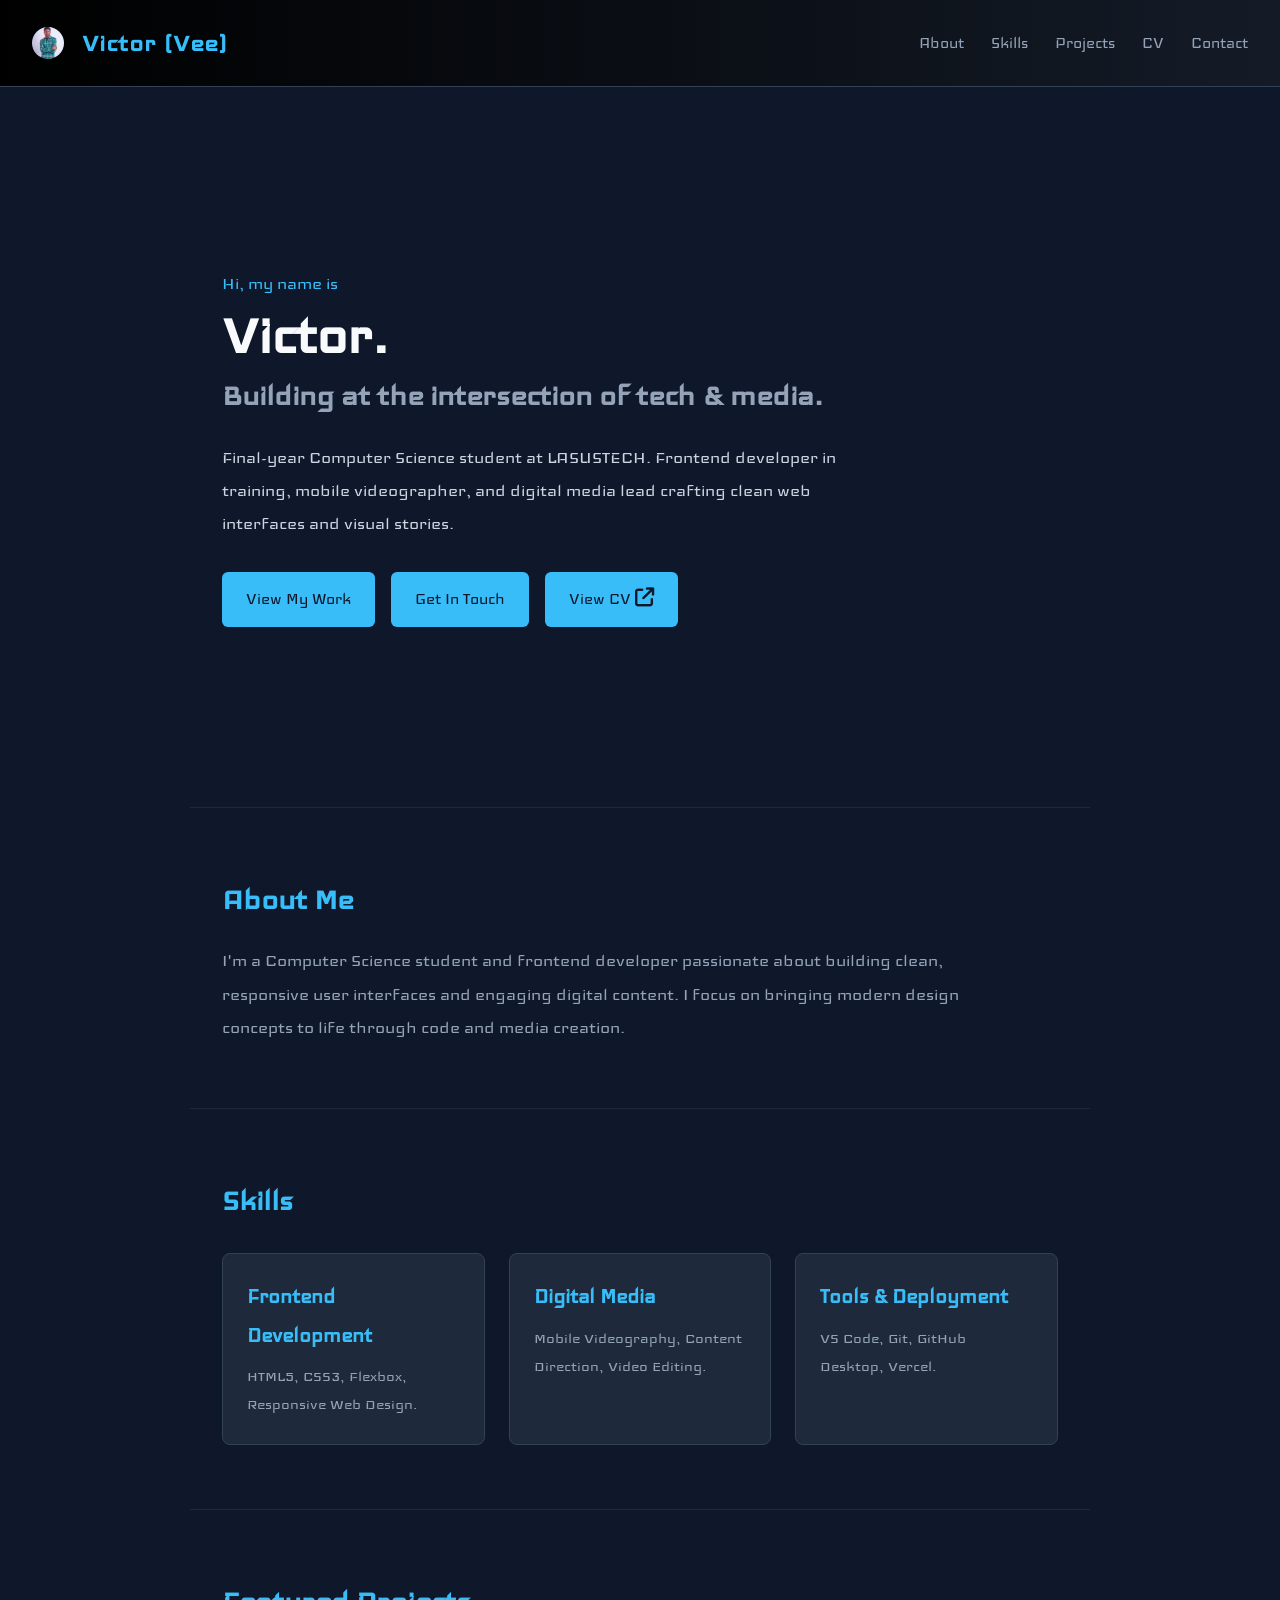
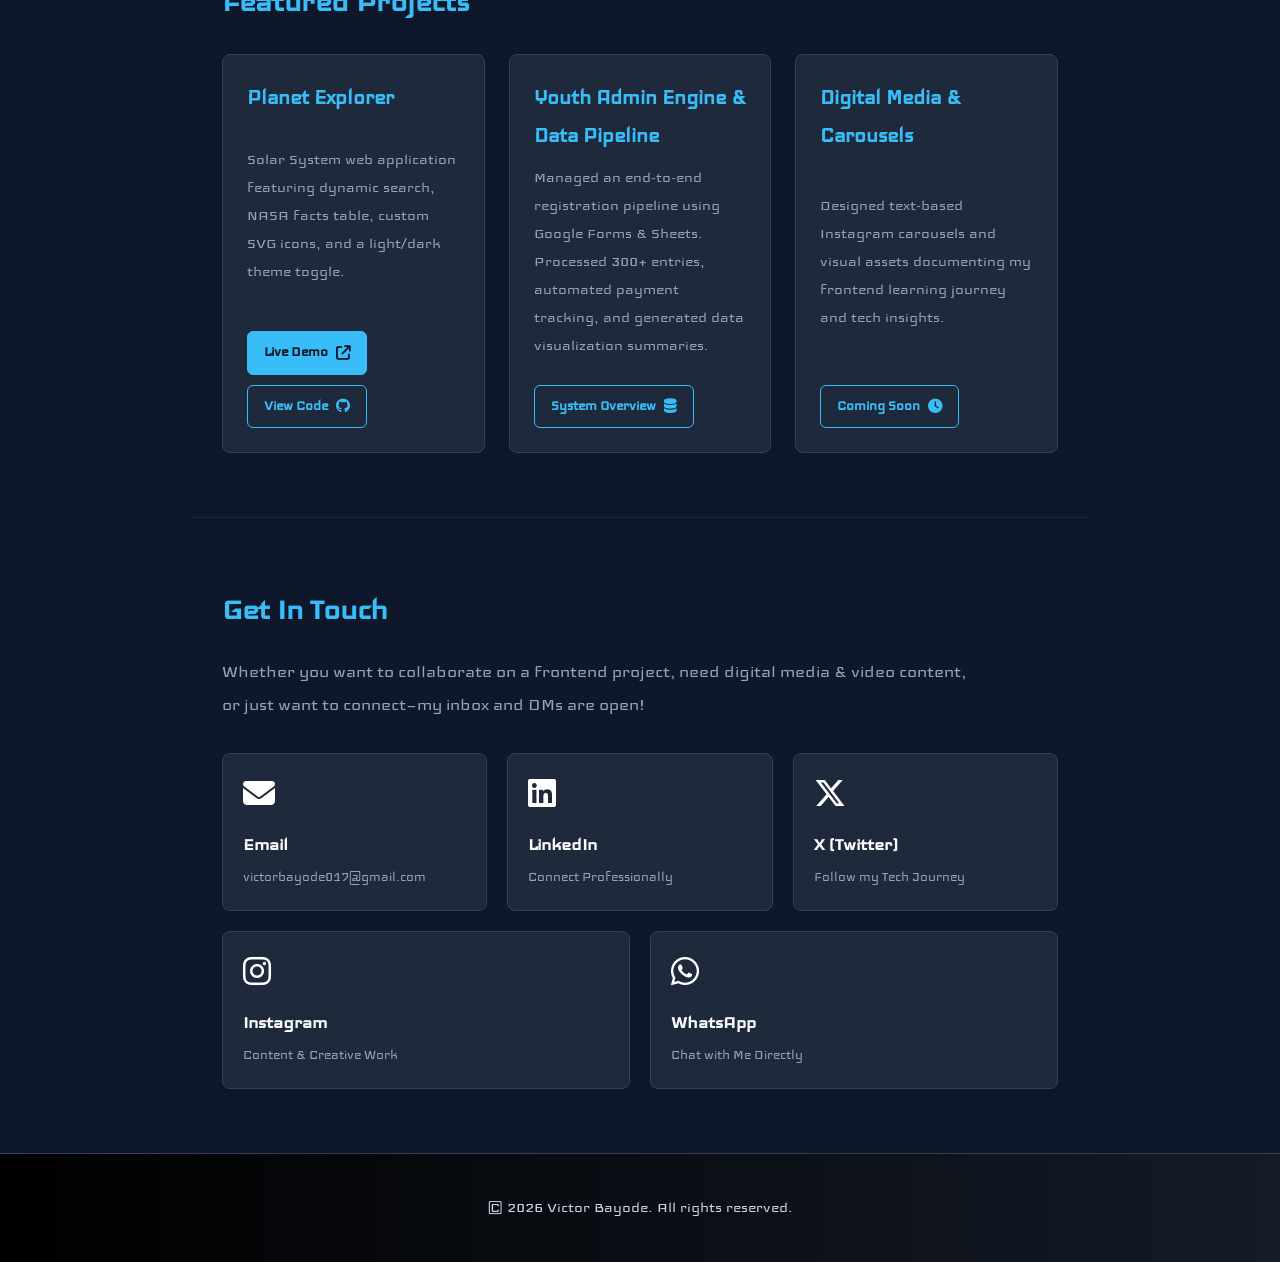
==== commit b7208169: "Fix hero button CSS class names to render solid cyan blocks" ====
--- a/index.html
+++ b/index.html
@@ -26,6 +26,7 @@
       <a href="#about">About</a>
       <a href="#skills">Skills</a>
       <a href="#projects">Projects</a>
+      <a href="https://cv-portfolio-6od7.vercel.app" target="_blank" rel="noopener noreferrer">CV</a>
       <a href="#contact">Contact</a>
     </nav>
   </header>
@@ -41,7 +42,10 @@
     </p>
     <div class="hero-buttons">
       <a href="#projects" class="btn primary-btn">View My Work</a>
-      <a href="#contact" class="btn secondary-btn">Get In Touch</a>
+      <a href="#contact" class="btn primary-btn">Get In Touch</a>
+      <a href="https://cv-portfolio-6od7.vercel.app" target="_blank" rel="noopener noreferrer" class="btn primary-btn">
+        View CV <i class="fa-solid fa-arrow-up-right-from-square"></i>
+      </a>
     </div>
   </section>
 
@@ -73,20 +77,23 @@
     </div>
   </section>
 
- <!-- 5. FEATURED PROJECTS -->
+  <!-- 5. FEATURED PROJECTS -->
   <section id="projects" class="section">
     <h2 class="section-title">Featured Projects</h2>
     <div class="projects-grid">
-      
+
       <!-- Planet Explorer Capstone Project -->
       <div class="project-card">
         <h3>Planet Explorer</h3>
-        <p>Solar System web application featuring dynamic search, NASA facts table, custom SVG icons, and a light/dark theme toggle.</p>
+        <p>Solar System web application featuring dynamic search, NASA facts table, custom SVG icons, and a light/dark
+          theme toggle.</p>
         <div class="project-links">
-          <a href="https://capstone-project-personal.vercel.app" target="_blank" rel="noopener noreferrer" class="btn-demo">
+          <a href="https://capstone-project-personal.vercel.app" target="_blank" rel="noopener noreferrer"
+            class="btn-demo">
             Live Demo <i class="fa-solid fa-arrow-up-right-from-square"></i>
           </a>
-          <a href="https://github.com/tolu021/capstone-project-personal" target="_blank" rel="noopener noreferrer" class="btn-code">
+          <a href="https://github.com/tolu021/capstone-project-personal" target="_blank" rel="noopener noreferrer"
+            class="btn-code">
             View Code <i class="fa-brands fa-github"></i>
           </a>
         </div>
@@ -95,7 +102,8 @@
       <!-- Youth Convention Admin Engine -->
       <div class="project-card">
         <h3>Youth Admin Engine & Data Pipeline</h3>
-        <p>Managed an end-to-end registration pipeline using Google Forms & Sheets. Processed 300+ entries, automated payment tracking, and generated data visualization summaries.</p>
+        <p>Managed an end-to-end registration pipeline using Google Forms & Sheets. Processed 300+ entries, automated
+          payment tracking, and generated data visualization summaries.</p>
         <div class="project-links">
           <a href="#contact" class="btn-code">
             System Overview <i class="fa-solid fa-database"></i>
@@ -106,7 +114,8 @@
       <!-- Digital Media & Carousels -->
       <div class="project-card">
         <h3>Digital Media & Carousels</h3>
-        <p>Designed text-based Instagram carousels and visual assets documenting my frontend learning journey and tech insights.</p>
+        <p>Designed text-based Instagram carousels and visual assets documenting my frontend learning journey and tech
+          insights.</p>
         <div class="project-links">
           <a href="#contact" class="btn-code">
             Coming Soon <i class="fa-solid fa-clock"></i>
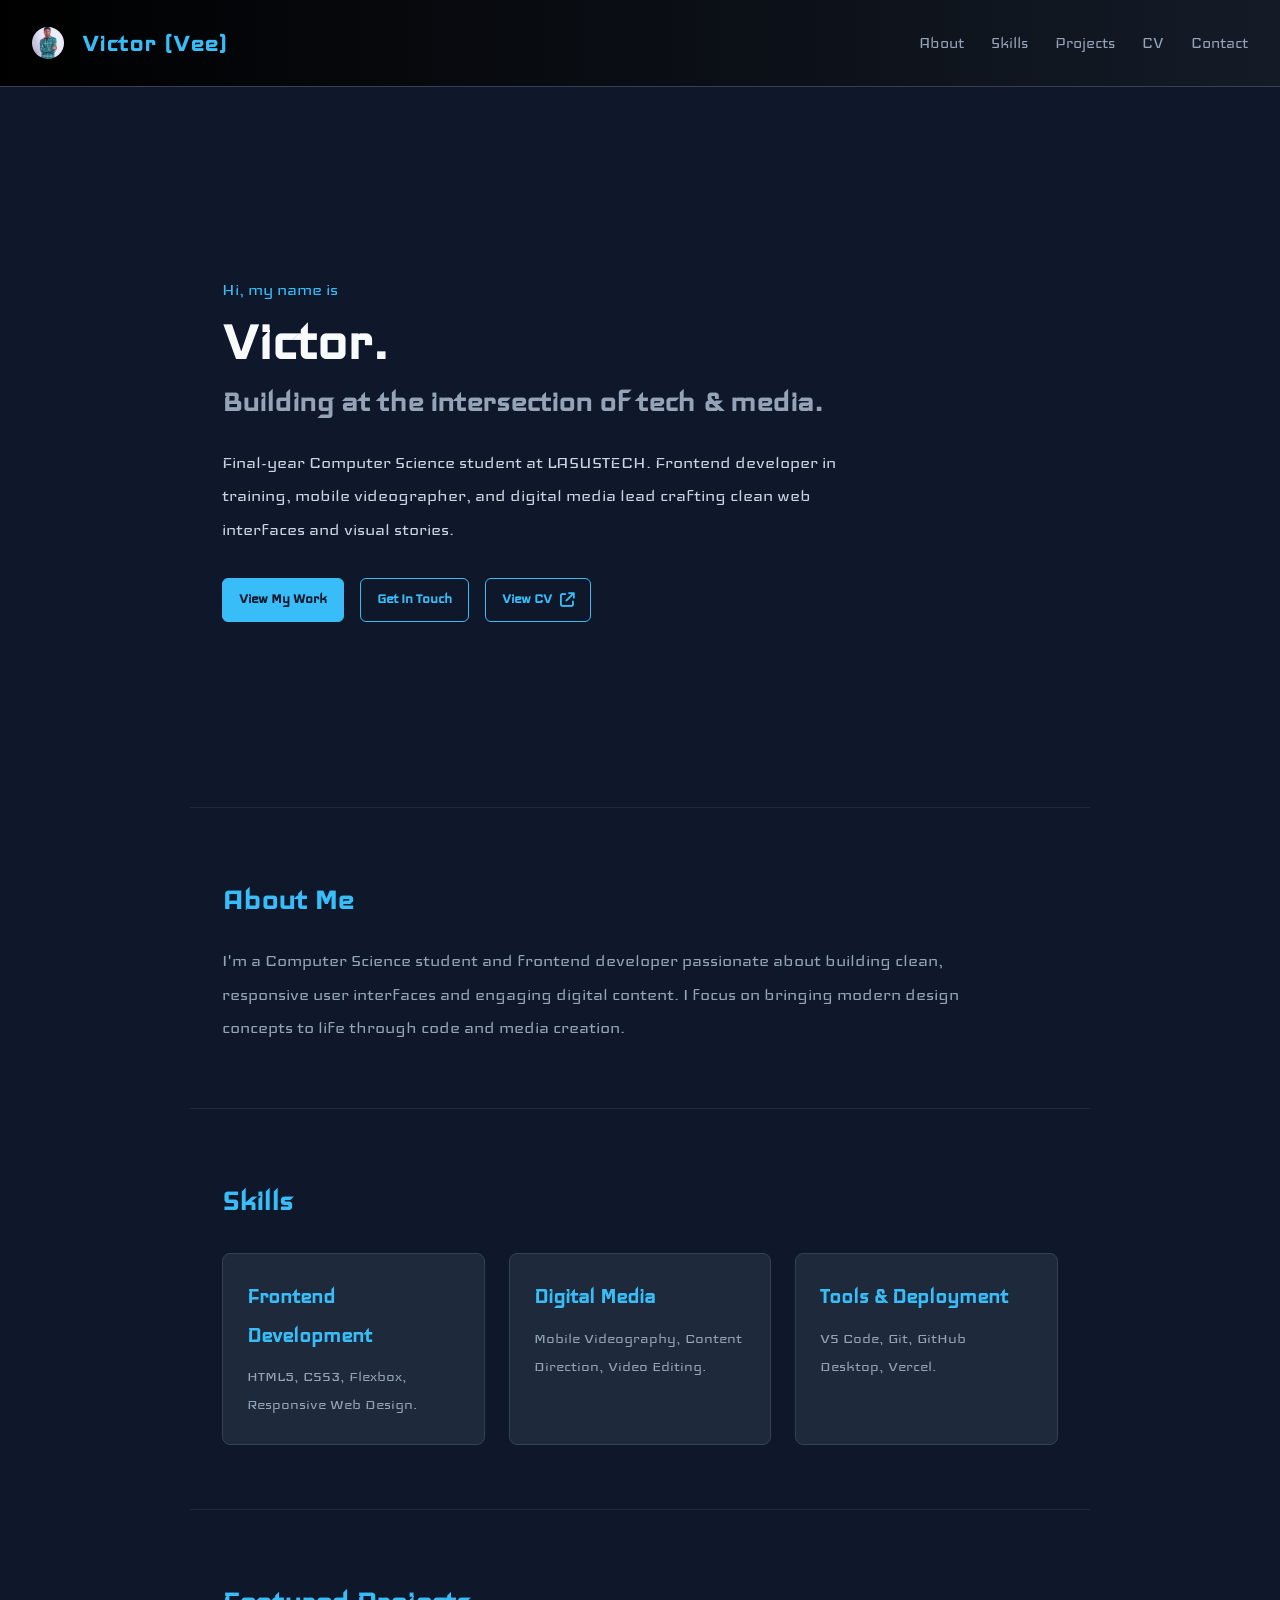
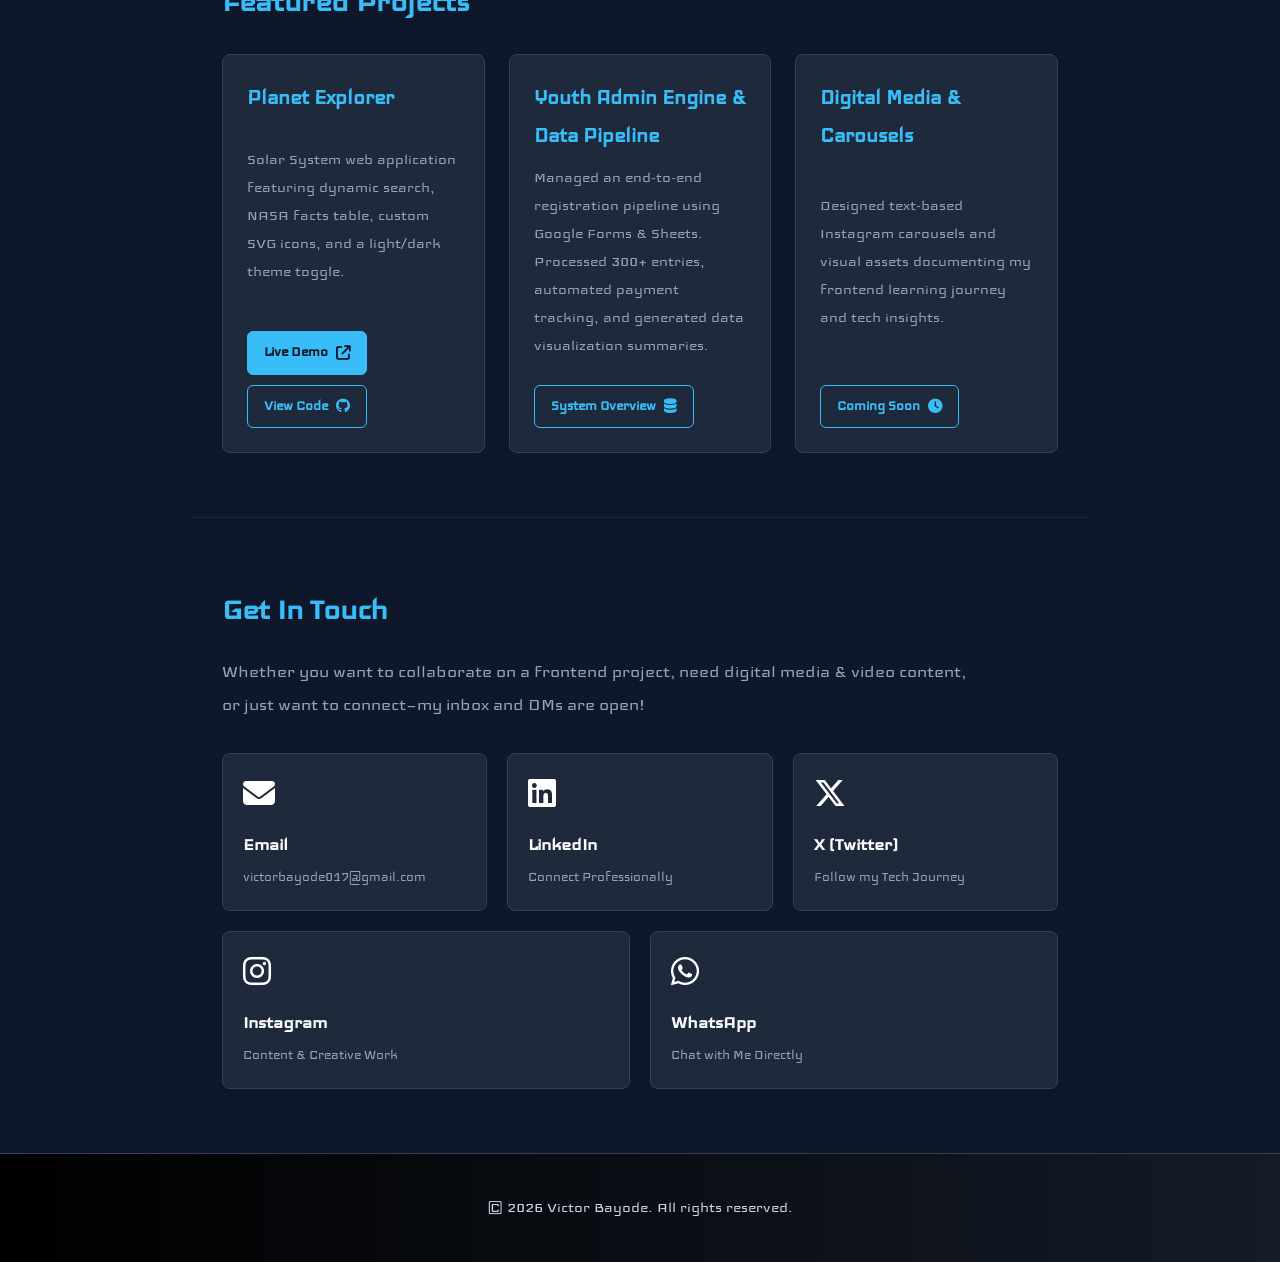
==== commit 49199cbd: "Set View My Work as solid primary button and remaining hero links as outline buttons" ====
--- a/index.html
+++ b/index.html
@@ -41,9 +41,9 @@
       media lead crafting clean web interfaces and visual stories.
     </p>
     <div class="hero-buttons">
-      <a href="#projects" class="btn primary-btn">View My Work</a>
-      <a href="#contact" class="btn primary-btn">Get In Touch</a>
-      <a href="https://cv-portfolio-6od7.vercel.app" target="_blank" rel="noopener noreferrer" class="btn primary-btn">
+      <a href="#projects" class="btn-demo">View My Work</a>
+      <a href="#contact" class="btn-code">Get In Touch</a>
+      <a href="https://cv-portfolio-6od7.vercel.app" target="_blank" rel="noopener noreferrer" class="btn-code">
         View CV <i class="fa-solid fa-arrow-up-right-from-square"></i>
       </a>
     </div>
